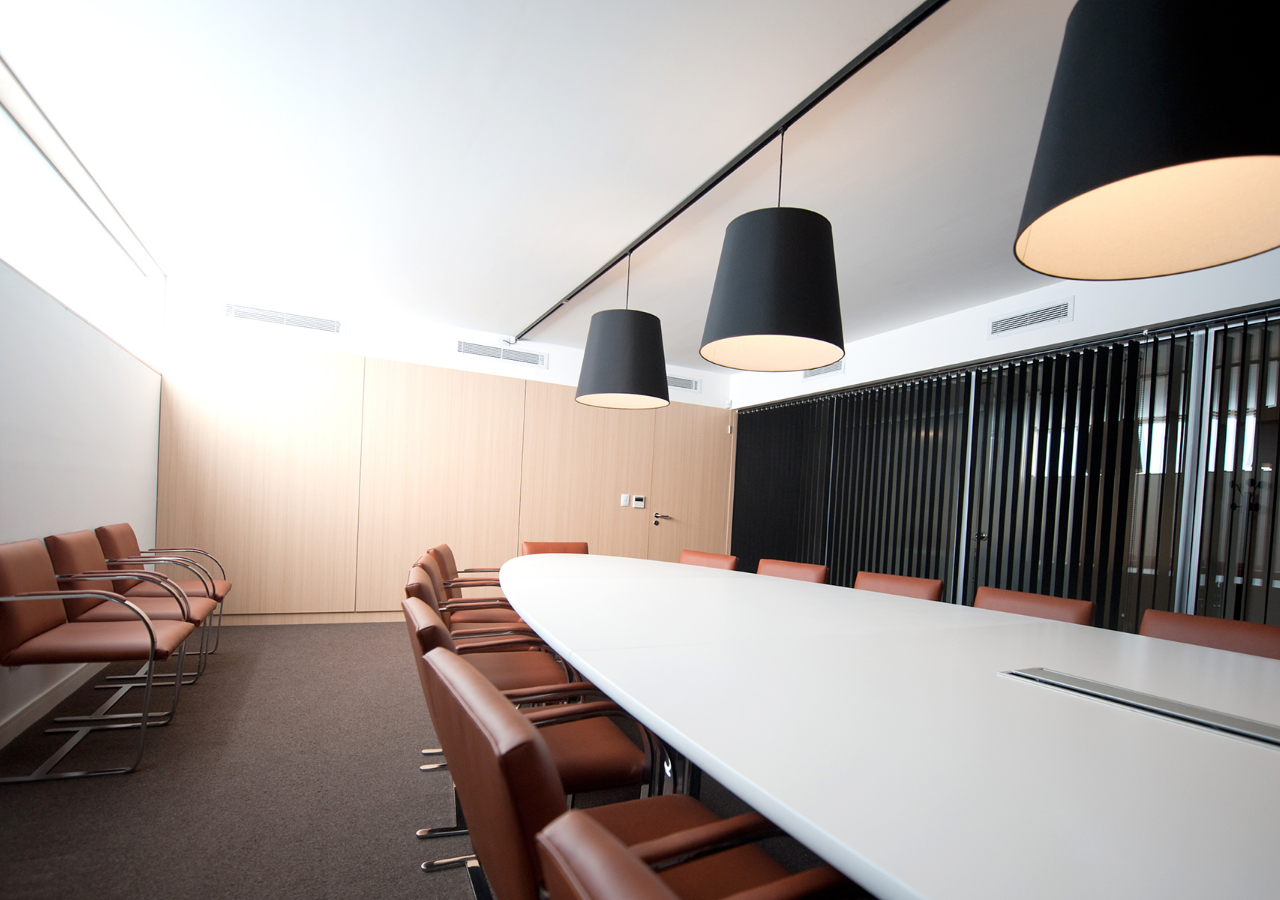
==== index.html @ 03f1fa6c "primer commit" ====
<!DOCTYPE html>
<html lang="es">
  <head>
    <meta charset="utf-8">
    <meta http-equiv="X-UA-Compatible" content="IE=edge">
    <meta name="viewport" content="width=device-width, initial-scale=1">
    <!-- The above 3 meta tags *must* come first in the head; any other head content must come *after* these tags -->
    <title>Pack</title>

    <!-- Bootstrap -->
    <link href="css/bootstrap.min.css" rel="stylesheet">
    <link href="css/styles.css" rel="stylesheet">

    <!-- HTML5 shim and Respond.js for IE8 support of HTML5 elements and media queries -->
    <!-- WARNING: Respond.js doesn't work if you view the page via file:// -->
    <!--[if lt IE 9]>
      <script src="https://oss.maxcdn.com/html5shiv/3.7.2/html5shiv.min.js"></script>
      <script src="https://oss.maxcdn.com/respond/1.4.2/respond.min.js"></script>
    <![endif]-->
  </head>
  <body class="home">
   
   <div class="container">
     
   </div>

    <!-- jQuery (necessary for Bootstrap's JavaScript plugins) -->
    <script src="https://ajax.googleapis.com/ajax/libs/jquery/1.11.3/jquery.min.js"></script>
    <!-- Include all compiled plugins (below), or include individual files as needed -->
    <script src="js/bootstrap.min.js"></script>
  </body>
</html>
---- css/styles.css ----
.home{ 
  background: url(../images/home-background.jpg) no-repeat center center fixed; 
  -webkit-background-size: cover;
  -moz-background-size: cover;
  -o-background-size: cover;
  background-size: cover;
}
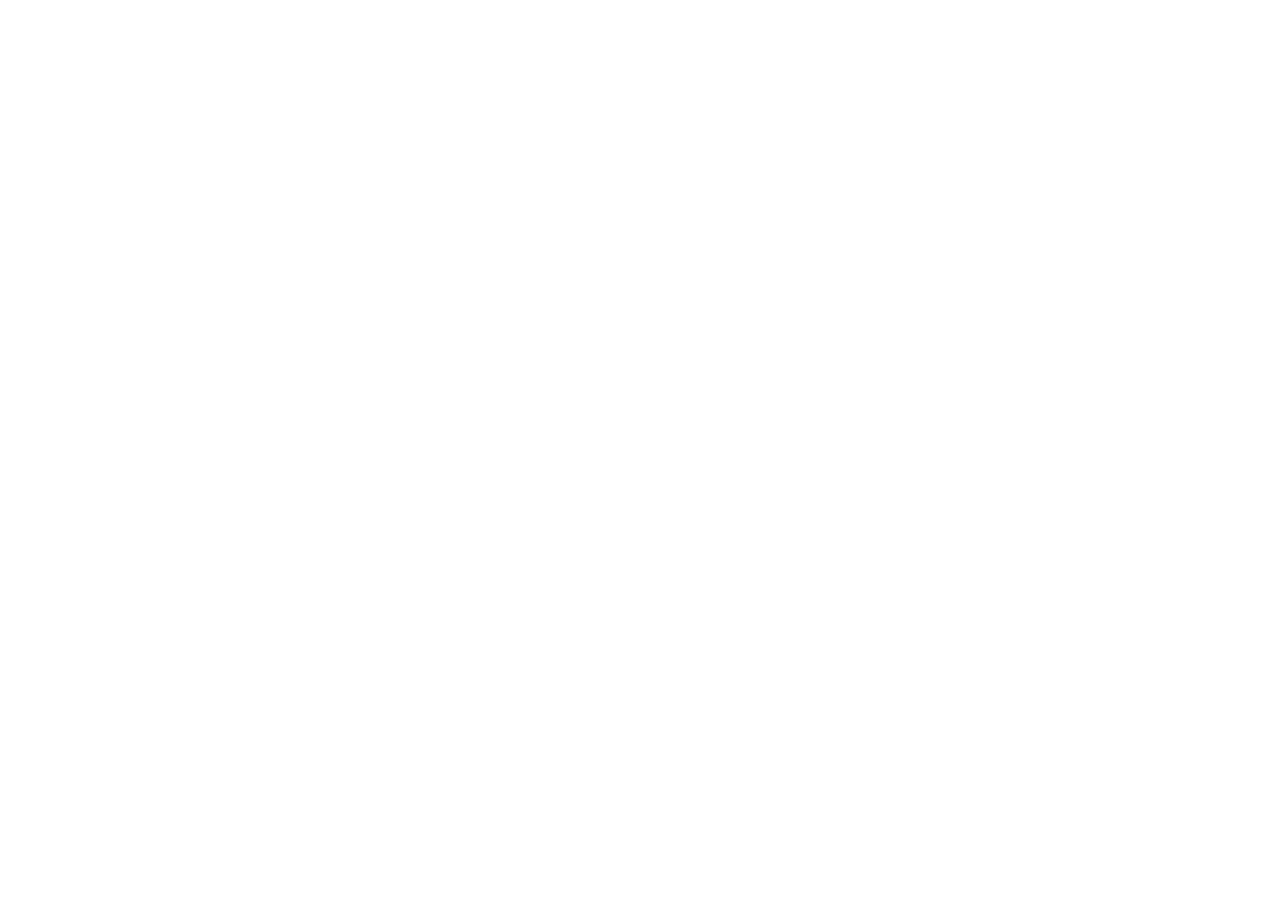
==== commit eafe70bb: "mas maqueta" ====
--- a/index.html
+++ b/index.html
@@ -1,32 +1,33 @@
 <!DOCTYPE html>
 <html lang="es">
   <head>
-    <meta charset="utf-8">
-    <meta http-equiv="X-UA-Compatible" content="IE=edge">
-    <meta name="viewport" content="width=device-width, initial-scale=1">
-    <!-- The above 3 meta tags *must* come first in the head; any other head content must come *after* these tags -->
-    <title>Pack</title>
 
-    <!-- Bootstrap -->
-    <link href="css/bootstrap.min.css" rel="stylesheet">
-    <link href="css/styles.css" rel="stylesheet">
-
-    <!-- HTML5 shim and Respond.js for IE8 support of HTML5 elements and media queries -->
-    <!-- WARNING: Respond.js doesn't work if you view the page via file:// -->
-    <!--[if lt IE 9]>
-      <script src="https://oss.maxcdn.com/html5shiv/3.7.2/html5shiv.min.js"></script>
-      <script src="https://oss.maxcdn.com/respond/1.4.2/respond.min.js"></script>
-    <![endif]-->
   </head>
   <body class="home">
-   
-   <div class="container">
-     
-   </div>
-
+    
     <!-- jQuery (necessary for Bootstrap's JavaScript plugins) -->
     <script src="https://ajax.googleapis.com/ajax/libs/jquery/1.11.3/jquery.min.js"></script>
     <!-- Include all compiled plugins (below), or include individual files as needed -->
     <script src="js/bootstrap.min.js"></script>
+    <script src="js/template.js"></script>
+    <script type="text/javascript">
+     template.setPath('http://localhost:8080/pack/templates/');
+
+      var web = {
+        'template': 'inicio.html',
+        'browser_title': 'Pack',
+        'meta_description': 'Pack',
+        'meta_keywords': 'arquitectura, arquitectos',
+        'meta_robots': 'index'
+      }
+     template.load('head.html', 'head', {data: web})
+
+    $(document).ready(function(){
+        template.load('inicio.html', 'body', {data: web}); 
+        $('.section-change').click(function(){
+          template.load(web.template, 'body', {data: web}); 
+        });
+    });
+    </script>
   </body>
 </html>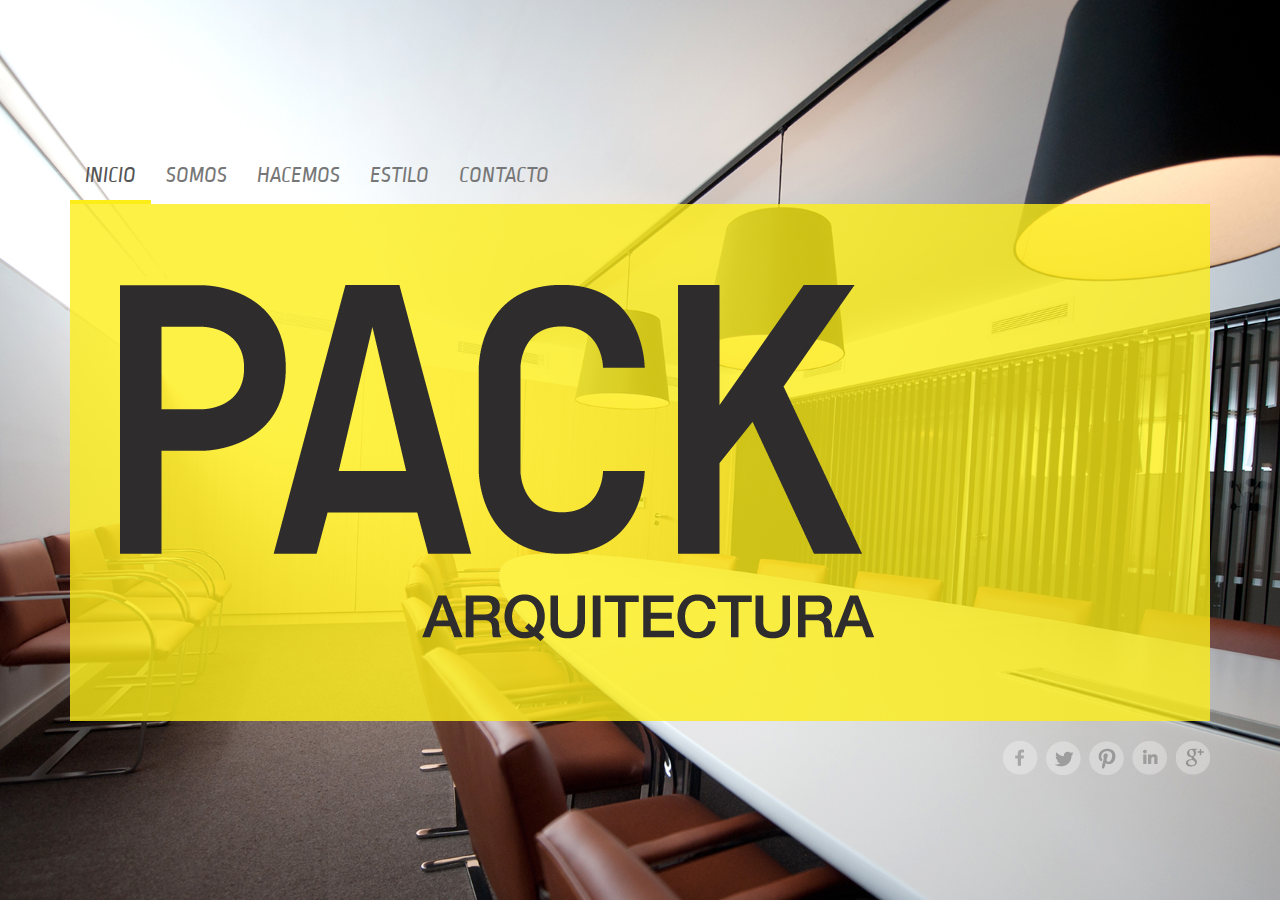
==== commit 13c93395: "Correcciones minimas" ====
--- a/index.html
+++ b/index.html
@@ -11,7 +11,7 @@
     <script src="js/bootstrap.min.js"></script>
     <script src="js/template.js"></script>
     <script type="text/javascript">
-     template.setPath('http://localhost:8080/pack/templates/');
+     template.setPath('templates/');
 
       var web = {
         'template': 'inicio.html',
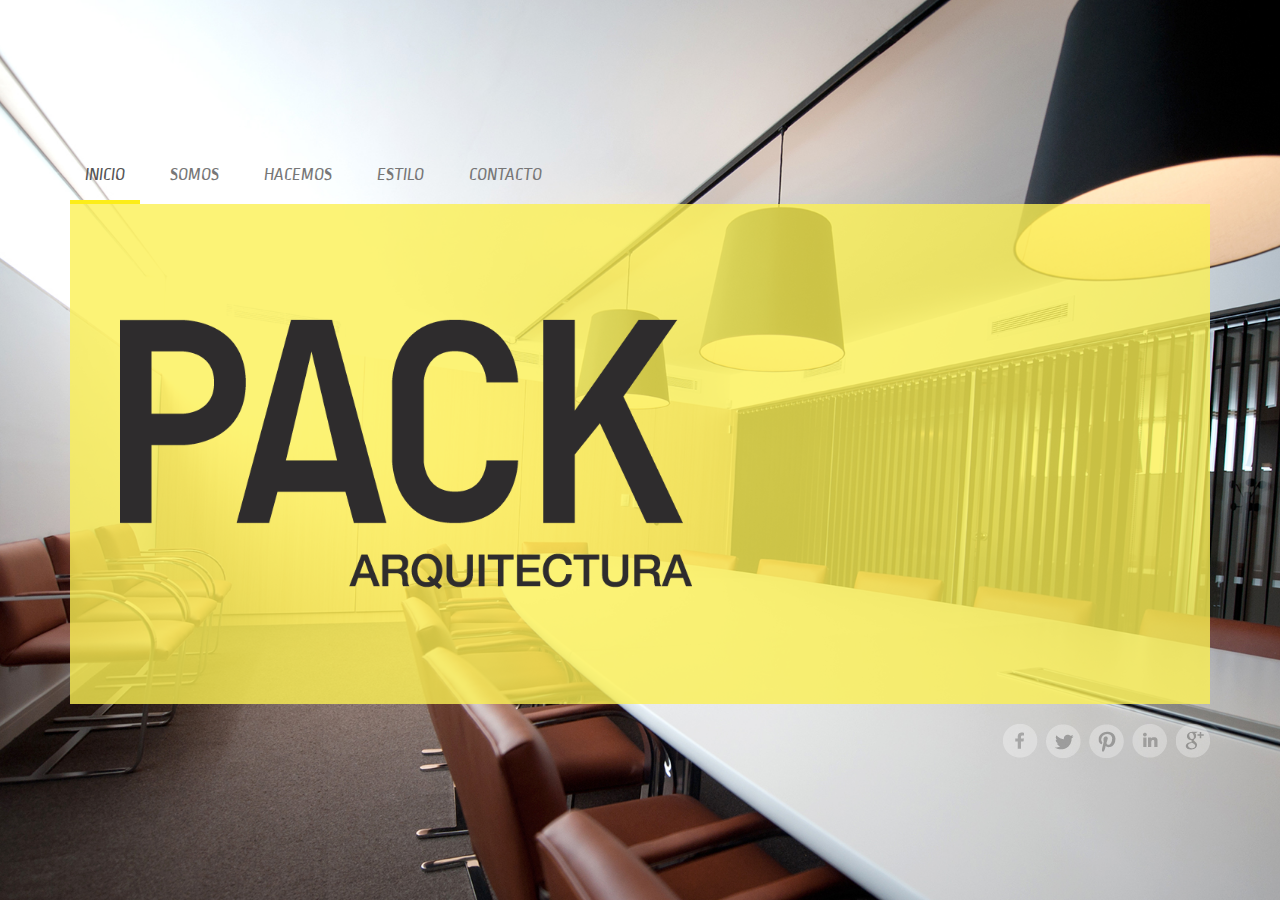
==== commit 2501e459: "lista seccion hacemos" ====
--- a/index.html
+++ b/index.html
@@ -15,7 +15,7 @@
 
       var web = {
         'template': 'inicio.html',
-        'browser_title': 'Pack',
+        'browser_title': 'Pack Arquitectura',
         'meta_description': 'Pack',
         'meta_keywords': 'arquitectura, arquitectos',
         'meta_robots': 'index'
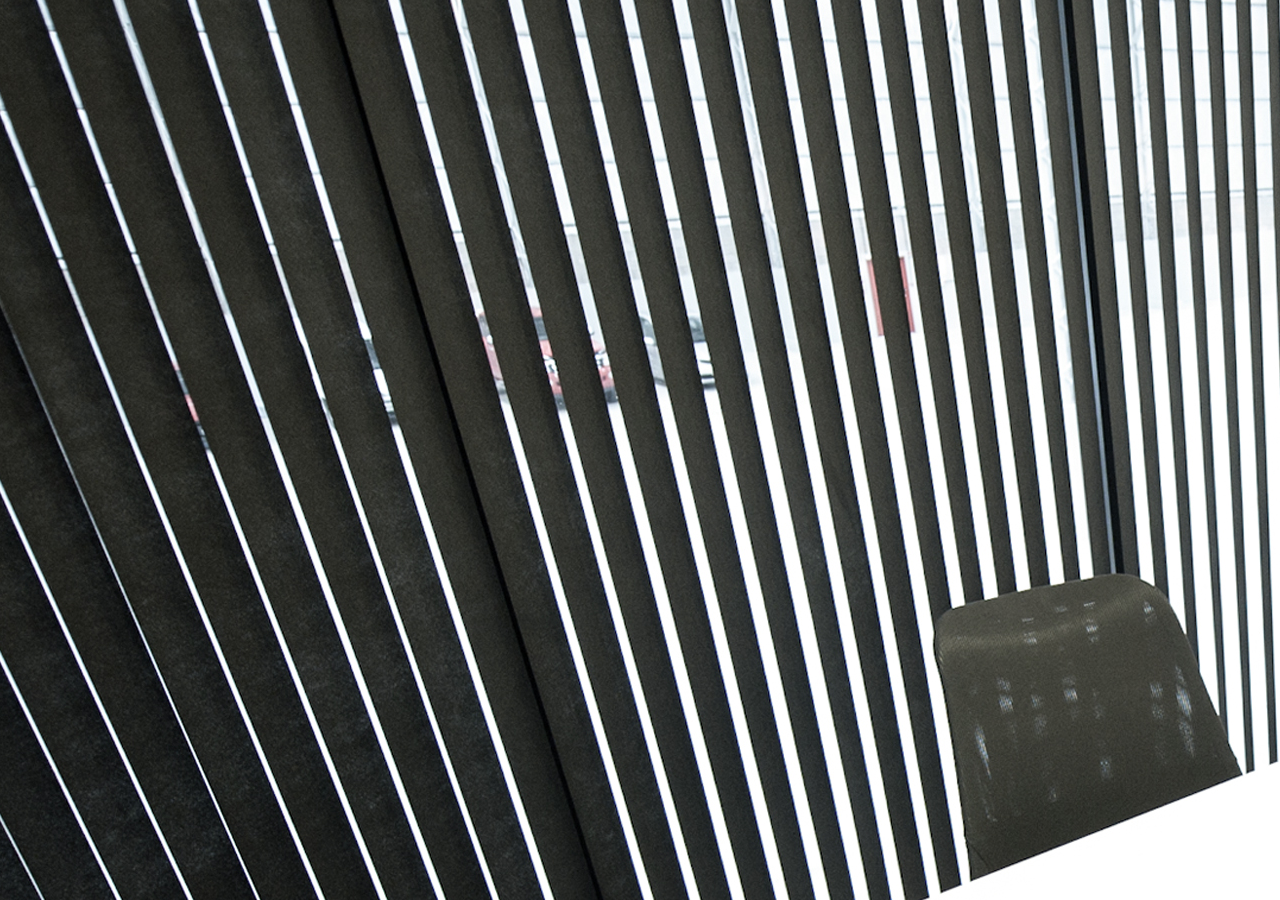
==== commit 06454fba: "Aplico cambios 1 a 4" ====
--- a/index.html
+++ b/index.html
@@ -27,6 +27,8 @@
         $('.section-change').click(function(){
           template.load(web.template, 'body', {data: web}); 
         });
+        var num = Math.floor(Math.random() * 6) + 1;
+        $('body').css('background','url(./images/inicio_imag'+num+'.jpg) no-repeat center center fixed')
     });
     </script>
   </body>
